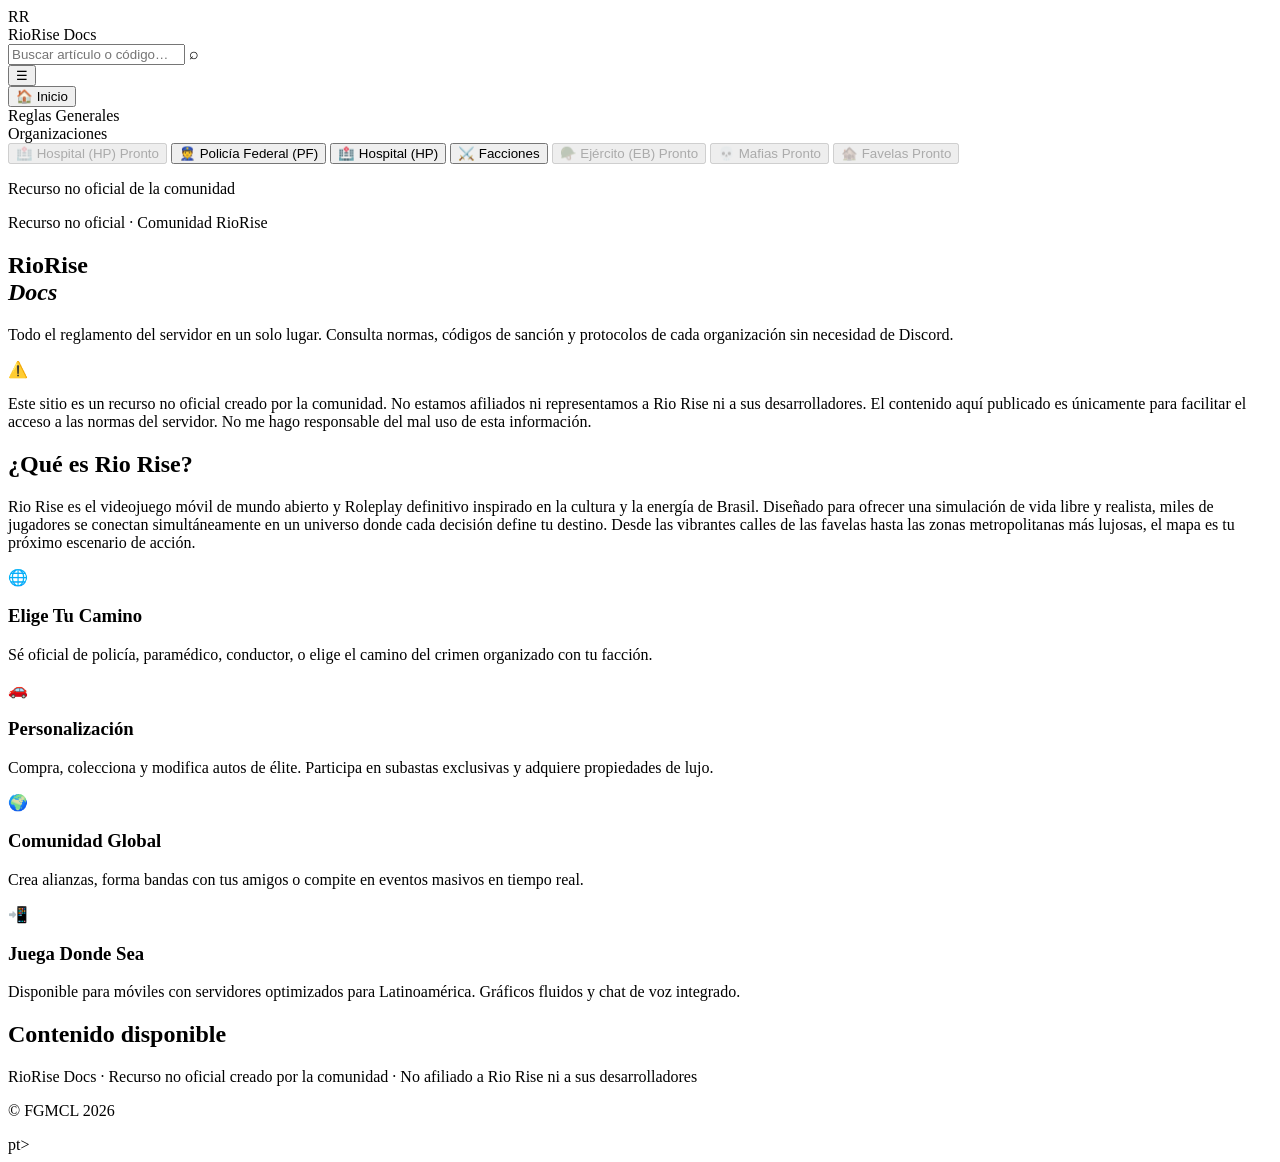
==== index.html @ c6d6cd56 "Create index.html" ====
<!DOCTYPE html>
<html lang="es">
<head>
  <meta charset="UTF-8" />
  <meta name="viewport" content="width=device-width, initial-scale=1.0" />
  <title>RioRise Docs</title>
  <link rel="preconnect" href="https://fonts.googleapis.com" />
  <link href="https://fonts.googleapis.com/css2?family=Syne:wght@400;600;700;800&family=DM+Sans:wght@300;400;500&display=swap" rel="stylesheet" />
  <link rel="stylesheet" href="styles.css" />
</head>
<body>

  <!-- HEADER -->
  <header class="header">
    <div class="header-inner">
      <div class="logo">
        <span class="logo-mark">RR</span>
        <div class="logo-text">
          <span class="logo-title">RioRise</span>
          <span class="logo-sub">Docs</span>
        </div>
      </div>
      <div class="header-right">
        <div class="search-wrap">
          <input type="text" id="searchInput" placeholder="Buscar artículo o código…" autocomplete="off" />
          <span class="search-icon">⌕</span>
          <div id="searchResults" class="search-dropdown hidden"></div>
        </div>
        <button class="menu-toggle" id="menuToggle" aria-label="Menú">☰</button>
      </div>
    </div>
  </header>

  <div class="layout">

    <!-- SIDEBAR -->
    <aside class="sidebar" id="sidebar">
      <nav class="nav">
        <button class="nav-item active" data-section="home">
          <span class="nav-icon">🏠</span> Inicio
        </button>
        <div class="nav-divider">Reglas Generales</div>
        <div id="navSections"></div>
        <div class="nav-divider">Organizaciones</div>
        <button class="nav-item coming-soon" disabled>
          <span class="nav-icon">🏥</span> Hospital (HP)
          <span class="badge">Pronto</span>
        </button>
        <button class="nav-item" data-section="org-pf">
          <span class="nav-icon">👮</span> Policía Federal (PF)
        </button>
        <button class="nav-item" data-section="hospital">
          <span class="nav-icon">🏥</span> Hospital (HP)
        </button>
        <button class="nav-item" data-section="facciones">
          <span class="nav-icon">⚔️</span> Facciones
        </button>
        <button class="nav-item coming-soon" disabled>
          <span class="nav-icon">🪖</span> Ejército (EB)
          <span class="badge">Pronto</span>
        </button>
        <button class="nav-item coming-soon" disabled>
          <span class="nav-icon">💀</span> Mafias
          <span class="badge">Pronto</span>
        </button>
        <button class="nav-item coming-soon" disabled>
          <span class="nav-icon">🏚️</span> Favelas
          <span class="badge">Pronto</span>
        </button>
      </nav>
      <div class="sidebar-footer">
        <p>Recurso no oficial de la comunidad</p>
      </div>
    </aside>

    <!-- MAIN -->
    <main class="main" id="mainContent">

      <!-- HOME -->
      <section class="page active" id="page-home">
        <div class="hero">
          <div class="hero-label">Recurso no oficial · Comunidad RioRise</div>
          <h1 class="hero-title">RioRise<br/><em>Docs</em></h1>
          <p class="hero-desc">Todo el reglamento del servidor en un solo lugar. Consulta normas, códigos de sanción y protocolos de cada organización sin necesidad de Discord.</p>
          <div class="disclaimer-box">
            <span class="disclaimer-icon">⚠️</span>
            <p>Este sitio es un recurso no oficial creado por la comunidad. No estamos afiliados ni representamos a Rio Rise ni a sus desarrolladores. El contenido aquí publicado es únicamente para facilitar el acceso a las normas del servidor. No me hago responsable del mal uso de esta información.</p>
          </div>
        </div>

        <div class="game-section">
          <h2 class="section-heading">¿Qué es Rio Rise?</h2>
          <p class="game-desc">Rio Rise es el videojuego móvil de mundo abierto y Roleplay definitivo inspirado en la cultura y la energía de Brasil. Diseñado para ofrecer una simulación de vida libre y realista, miles de jugadores se conectan simultáneamente en un universo donde cada decisión define tu destino. Desde las vibrantes calles de las favelas hasta las zonas metropolitanas más lujosas, el mapa es tu próximo escenario de acción.</p>
          <div class="features-grid">
            <div class="feature-card">
              <div class="feature-icon">🌐</div>
              <h3>Elige Tu Camino</h3>
              <p>Sé oficial de policía, paramédico, conductor, o elige el camino del crimen organizado con tu facción.</p>
            </div>
            <div class="feature-card">
              <div class="feature-icon">🚗</div>
              <h3>Personalización</h3>
              <p>Compra, colecciona y modifica autos de élite. Participa en subastas exclusivas y adquiere propiedades de lujo.</p>
            </div>
            <div class="feature-card">
              <div class="feature-icon">🌍</div>
              <h3>Comunidad Global</h3>
              <p>Crea alianzas, forma bandas con tus amigos o compite en eventos masivos en tiempo real.</p>
            </div>
            <div class="feature-card">
              <div class="feature-icon">📲</div>
              <h3>Juega Donde Sea</h3>
              <p>Disponible para móviles con servidores optimizados para Latinoamérica. Gráficos fluidos y chat de voz integrado.</p>
            </div>
          </div>
        </div>

        <div class="sections-overview">
          <h2 class="section-heading">Contenido disponible</h2>
          <div class="overview-grid" id="overviewGrid"></div>
        </div>
      </section>

      <!-- SECTION PAGES (generadas por JS) -->
      <div id="dynamicPages"></div>

    </main>
  </div>

  <!-- FOOTER -->
  <footer class="footer">
    <p>RioRise Docs · Recurso no oficial creado por la comunidad · No afiliado a Rio Rise ni a sus desarrolladores</p>
    <p class="footer-copy">© FGMCL 2026</p>
  </footer>

  <script src="data.js"></script>
  <script src="script.js"></script>
</body>
</html>
pt>
</body>
</html>
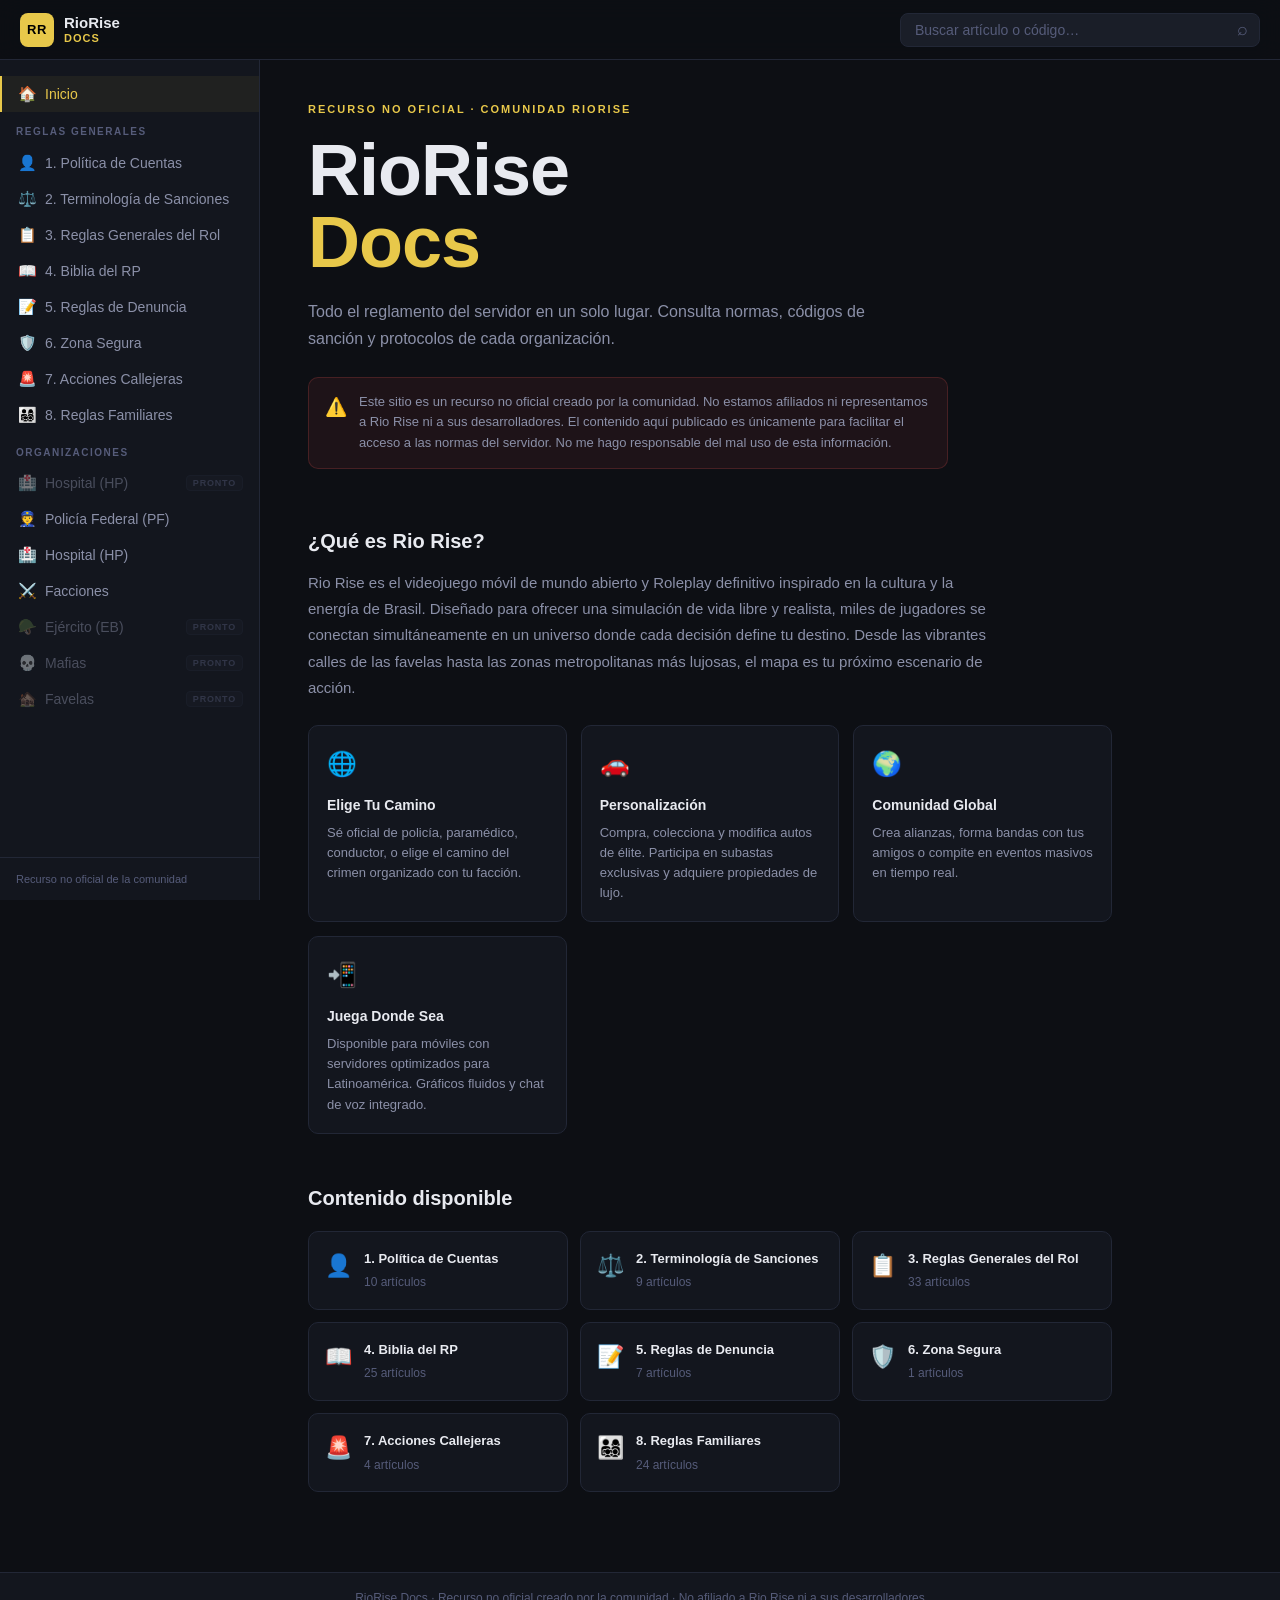
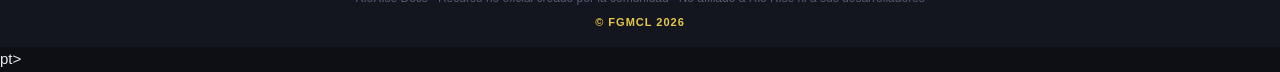
==== commit f54f8a89: "Update index.html" ====
--- a/index.html
+++ b/index.html
@@ -81,7 +81,7 @@
         <div class="hero">
           <div class="hero-label">Recurso no oficial · Comunidad RioRise</div>
           <h1 class="hero-title">RioRise<br/><em>Docs</em></h1>
-          <p class="hero-desc">Todo el reglamento del servidor en un solo lugar. Consulta normas, códigos de sanción y protocolos de cada organización sin necesidad de Discord.</p>
+          <p class="hero-desc">Todo el reglamento del servidor en un solo lugar. Consulta normas, códigos de sanción y protocolos de cada organización.</p>
           <div class="disclaimer-box">
             <span class="disclaimer-icon">⚠️</span>
             <p>Este sitio es un recurso no oficial creado por la comunidad. No estamos afiliados ni representamos a Rio Rise ni a sus desarrolladores. El contenido aquí publicado es únicamente para facilitar el acceso a las normas del servidor. No me hago responsable del mal uso de esta información.</p>
--- a/styles.css
+++ b/styles.css
@@ -0,0 +1,690 @@
+/* ===========================
+   VARIABLES & RESET
+=========================== */
+:root {
+  --bg: #0d0f14;
+  --bg2: #13161e;
+  --bg3: #1a1e28;
+  --border: #222736;
+  --accent: #e8c84a;
+  --accent2: #f0a030;
+  --text: #e8eaf0;
+  --text2: #8b90a8;
+  --text3: #565c7a;
+  --danger: #e85050;
+  --sidebar-w: 260px;
+  --header-h: 60px;
+  --radius: 10px;
+  --font-head: 'Syne', sans-serif;
+  --font-body: 'DM Sans', sans-serif;
+}
+
+*, *::before, *::after { box-sizing: border-box; margin: 0; padding: 0; }
+
+html { scroll-behavior: smooth; }
+
+body {
+  background: var(--bg);
+  color: var(--text);
+  font-family: var(--font-body);
+  font-size: 15px;
+  line-height: 1.65;
+  min-height: 100vh;
+}
+
+/* ===========================
+   HEADER
+=========================== */
+.header {
+  position: fixed;
+  top: 0; left: 0; right: 0;
+  height: var(--header-h);
+  background: rgba(13,15,20,0.92);
+  backdrop-filter: blur(12px);
+  border-bottom: 1px solid var(--border);
+  z-index: 100;
+}
+
+.header-inner {
+  display: flex;
+  align-items: center;
+  justify-content: space-between;
+  height: 100%;
+  padding: 0 20px;
+  gap: 16px;
+}
+
+.logo {
+  display: flex;
+  align-items: center;
+  gap: 10px;
+  flex-shrink: 0;
+  cursor: pointer;
+}
+
+.logo-mark {
+  width: 34px; height: 34px;
+  background: var(--accent);
+  color: #000;
+  font-family: var(--font-head);
+  font-weight: 800;
+  font-size: 13px;
+  border-radius: 8px;
+  display: flex;
+  align-items: center;
+  justify-content: center;
+  letter-spacing: 0.5px;
+}
+
+.logo-text {
+  display: flex;
+  flex-direction: column;
+  line-height: 1.1;
+}
+
+.logo-title {
+  font-family: var(--font-head);
+  font-weight: 700;
+  font-size: 15px;
+  color: var(--text);
+}
+
+.logo-sub {
+  font-size: 11px;
+  color: var(--accent);
+  font-weight: 600;
+  letter-spacing: 1px;
+  text-transform: uppercase;
+}
+
+.header-right {
+  display: flex;
+  align-items: center;
+  gap: 12px;
+  flex: 1;
+  justify-content: flex-end;
+}
+
+/* SEARCH */
+.search-wrap {
+  position: relative;
+  max-width: 360px;
+  width: 100%;
+}
+
+.search-wrap input {
+  width: 100%;
+  background: var(--bg3);
+  border: 1px solid var(--border);
+  border-radius: 8px;
+  padding: 8px 36px 8px 14px;
+  color: var(--text);
+  font-family: var(--font-body);
+  font-size: 14px;
+  outline: none;
+  transition: border-color 0.2s;
+}
+
+.search-wrap input:focus {
+  border-color: var(--accent);
+}
+
+.search-wrap input::placeholder { color: var(--text3); }
+
+.search-icon {
+  position: absolute;
+  right: 12px; top: 50%;
+  transform: translateY(-50%);
+  color: var(--text3);
+  font-size: 18px;
+  pointer-events: none;
+}
+
+.search-dropdown {
+  position: absolute;
+  top: calc(100% + 6px);
+  left: 0; right: 0;
+  background: var(--bg2);
+  border: 1px solid var(--border);
+  border-radius: var(--radius);
+  max-height: 320px;
+  overflow-y: auto;
+  z-index: 200;
+  box-shadow: 0 8px 24px rgba(0,0,0,0.4);
+}
+
+.search-dropdown.hidden { display: none; }
+
+.search-result-item {
+  padding: 10px 14px;
+  cursor: pointer;
+  border-bottom: 1px solid var(--border);
+  transition: background 0.15s;
+}
+
+.search-result-item:last-child { border-bottom: none; }
+.search-result-item:hover { background: var(--bg3); }
+
+.sri-code {
+  font-size: 11px;
+  color: var(--accent);
+  font-weight: 700;
+  margin-bottom: 2px;
+  font-family: var(--font-head);
+}
+
+.sri-title {
+  font-size: 13px;
+  color: var(--text);
+}
+
+.sri-section {
+  font-size: 11px;
+  color: var(--text3);
+  margin-top: 2px;
+}
+
+.menu-toggle {
+  display: none;
+  background: var(--bg3);
+  border: 1px solid var(--border);
+  color: var(--text);
+  padding: 6px 10px;
+  border-radius: 8px;
+  font-size: 18px;
+  cursor: pointer;
+}
+
+/* ===========================
+   LAYOUT
+=========================== */
+.layout {
+  display: flex;
+  margin-top: var(--header-h);
+  min-height: calc(100vh - var(--header-h));
+}
+
+/* ===========================
+   SIDEBAR
+=========================== */
+.sidebar {
+  width: var(--sidebar-w);
+  flex-shrink: 0;
+  background: var(--bg2);
+  border-right: 1px solid var(--border);
+  position: sticky;
+  top: var(--header-h);
+  height: calc(100vh - var(--header-h));
+  overflow-y: auto;
+  display: flex;
+  flex-direction: column;
+}
+
+.sidebar::-webkit-scrollbar { width: 4px; }
+.sidebar::-webkit-scrollbar-thumb { background: var(--border); border-radius: 2px; }
+
+.nav {
+  padding: 16px 0;
+  flex: 1;
+}
+
+.nav-divider {
+  padding: 12px 16px 4px;
+  font-size: 10px;
+  font-weight: 700;
+  letter-spacing: 1.5px;
+  text-transform: uppercase;
+  color: var(--text3);
+  font-family: var(--font-head);
+}
+
+.nav-item {
+  display: flex;
+  align-items: center;
+  gap: 8px;
+  width: 100%;
+  padding: 9px 16px;
+  background: none;
+  border: none;
+  color: var(--text2);
+  font-family: var(--font-body);
+  font-size: 14px;
+  cursor: pointer;
+  text-align: left;
+  border-left: 2px solid transparent;
+  transition: all 0.15s;
+}
+
+.nav-item:hover:not(:disabled) {
+  color: var(--text);
+  background: rgba(255,255,255,0.04);
+}
+
+.nav-item.active {
+  color: var(--accent);
+  border-left-color: var(--accent);
+  background: rgba(232,200,74,0.06);
+}
+
+.nav-icon { font-size: 15px; flex-shrink: 0; }
+
+.nav-item.coming-soon {
+  opacity: 0.45;
+  cursor: not-allowed;
+}
+
+.badge {
+  margin-left: auto;
+  font-size: 9px;
+  font-weight: 700;
+  letter-spacing: 0.8px;
+  text-transform: uppercase;
+  background: var(--bg3);
+  border: 1px solid var(--border);
+  color: var(--text3);
+  padding: 2px 6px;
+  border-radius: 4px;
+}
+
+.sidebar-footer {
+  padding: 12px 16px;
+  border-top: 1px solid var(--border);
+  font-size: 11px;
+  color: var(--text3);
+}
+
+/* ===========================
+   MAIN
+=========================== */
+.main {
+  flex: 1;
+  min-width: 0;
+  padding: 40px 48px;
+  max-width: 900px;
+}
+
+.page { display: none; }
+.page.active { display: block; }
+
+/* ===========================
+   HERO
+=========================== */
+.hero {
+  margin-bottom: 56px;
+}
+
+.hero-label {
+  font-size: 11px;
+  font-weight: 600;
+  letter-spacing: 2px;
+  text-transform: uppercase;
+  color: var(--accent);
+  margin-bottom: 16px;
+}
+
+.hero-title {
+  font-family: var(--font-head);
+  font-size: clamp(42px, 6vw, 72px);
+  font-weight: 800;
+  line-height: 1;
+  color: var(--text);
+  margin-bottom: 20px;
+  letter-spacing: -1px;
+}
+
+.hero-title em {
+  font-style: normal;
+  color: var(--accent);
+}
+
+.hero-desc {
+  font-size: 16px;
+  color: var(--text2);
+  max-width: 560px;
+  line-height: 1.7;
+  margin-bottom: 24px;
+}
+
+.disclaimer-box {
+  display: flex;
+  gap: 12px;
+  background: rgba(232,80,80,0.08);
+  border: 1px solid rgba(232,80,80,0.2);
+  border-radius: var(--radius);
+  padding: 14px 16px;
+  max-width: 640px;
+}
+
+.disclaimer-icon { font-size: 18px; flex-shrink: 0; margin-top: 1px; }
+
+.disclaimer-box p {
+  font-size: 13px;
+  color: var(--text2);
+  line-height: 1.6;
+}
+
+/* GAME SECTION */
+.game-section {
+  margin-bottom: 48px;
+}
+
+.section-heading {
+  font-family: var(--font-head);
+  font-size: 20px;
+  font-weight: 700;
+  color: var(--text);
+  margin-bottom: 12px;
+}
+
+.game-desc {
+  color: var(--text2);
+  max-width: 680px;
+  line-height: 1.75;
+  margin-bottom: 24px;
+}
+
+.features-grid {
+  display: grid;
+  grid-template-columns: repeat(auto-fill, minmax(200px, 1fr));
+  gap: 14px;
+}
+
+.feature-card {
+  background: var(--bg2);
+  border: 1px solid var(--border);
+  border-radius: var(--radius);
+  padding: 18px;
+  transition: border-color 0.2s, transform 0.2s;
+}
+
+.feature-card:hover {
+  border-color: rgba(232,200,74,0.3);
+  transform: translateY(-2px);
+}
+
+.feature-icon { font-size: 24px; margin-bottom: 10px; }
+
+.feature-card h3 {
+  font-family: var(--font-head);
+  font-size: 14px;
+  font-weight: 700;
+  color: var(--text);
+  margin-bottom: 6px;
+}
+
+.feature-card p {
+  font-size: 13px;
+  color: var(--text2);
+  line-height: 1.55;
+}
+
+/* OVERVIEW */
+.sections-overview { margin-bottom: 40px; }
+
+.overview-grid {
+  display: grid;
+  grid-template-columns: repeat(auto-fill, minmax(220px, 1fr));
+  gap: 12px;
+  margin-top: 16px;
+}
+
+.overview-card {
+  background: var(--bg2);
+  border: 1px solid var(--border);
+  border-radius: var(--radius);
+  padding: 16px;
+  cursor: pointer;
+  transition: all 0.2s;
+  display: flex;
+  align-items: flex-start;
+  gap: 12px;
+}
+
+.overview-card:hover {
+  border-color: rgba(232,200,74,0.35);
+  background: var(--bg3);
+}
+
+.ov-icon { font-size: 22px; flex-shrink: 0; }
+
+.ov-info h4 {
+  font-family: var(--font-head);
+  font-size: 13px;
+  font-weight: 700;
+  color: var(--text);
+  margin-bottom: 4px;
+}
+
+.ov-info p {
+  font-size: 12px;
+  color: var(--text3);
+}
+
+/* ===========================
+   SECTION PAGE
+=========================== */
+.section-page-header {
+  margin-bottom: 32px;
+  padding-bottom: 20px;
+  border-bottom: 1px solid var(--border);
+}
+
+.section-page-icon {
+  font-size: 32px;
+  margin-bottom: 10px;
+}
+
+.section-page-title {
+  font-family: var(--font-head);
+  font-size: clamp(26px, 4vw, 38px);
+  font-weight: 800;
+  color: var(--text);
+  margin-bottom: 8px;
+  letter-spacing: -0.5px;
+}
+
+.section-page-desc {
+  color: var(--text2);
+  font-size: 15px;
+  max-width: 580px;
+  line-height: 1.65;
+}
+
+.articles-list {
+  display: flex;
+  flex-direction: column;
+  gap: 12px;
+}
+
+/* ARTICLE CARD */
+.article-card {
+  background: var(--bg2);
+  border: 1px solid var(--border);
+  border-radius: var(--radius);
+  overflow: hidden;
+  transition: border-color 0.2s;
+}
+
+.article-card:hover {
+  border-color: rgba(232,200,74,0.2);
+}
+
+.article-header {
+  display: flex;
+  align-items: center;
+  gap: 12px;
+  padding: 14px 18px;
+  cursor: pointer;
+  user-select: none;
+}
+
+.article-code {
+  font-family: var(--font-head);
+  font-size: 11px;
+  font-weight: 800;
+  color: var(--accent);
+  background: rgba(232,200,74,0.1);
+  border: 1px solid rgba(232,200,74,0.2);
+  padding: 3px 8px;
+  border-radius: 5px;
+  flex-shrink: 0;
+  letter-spacing: 0.5px;
+}
+
+.article-title {
+  font-family: var(--font-head);
+  font-size: 14px;
+  font-weight: 600;
+  color: var(--text);
+  flex: 1;
+}
+
+.article-chevron {
+  color: var(--text3);
+  font-size: 12px;
+  transition: transform 0.2s;
+  flex-shrink: 0;
+}
+
+.article-card.open .article-chevron {
+  transform: rotate(90deg);
+}
+
+.article-body {
+  display: none;
+  padding: 0 18px 18px;
+  border-top: 1px solid var(--border);
+}
+
+.article-card.open .article-body {
+  display: block;
+}
+
+.article-content {
+  color: var(--text2);
+  font-size: 14px;
+  line-height: 1.7;
+  padding-top: 14px;
+  white-space: pre-line;
+}
+
+.sanction-tag {
+  display: inline-flex;
+  align-items: center;
+  gap: 6px;
+  margin-top: 14px;
+  background: rgba(232,80,80,0.1);
+  border: 1px solid rgba(232,80,80,0.25);
+  color: #f08080;
+  font-size: 12px;
+  font-weight: 600;
+  padding: 5px 10px;
+  border-radius: 6px;
+}
+
+.sanction-label {
+  font-size: 10px;
+  font-weight: 700;
+  text-transform: uppercase;
+  letter-spacing: 0.8px;
+  color: var(--danger);
+}
+
+/* ===========================
+   FOOTER
+=========================== */
+.footer {
+  border-top: 1px solid var(--border);
+  padding: 16px 48px;
+  text-align: center;
+  font-size: 12px;
+  color: var(--text3);
+  background: var(--bg2);
+}
+
+/* ===========================
+   SCROLLBAR
+=========================== */
+::-webkit-scrollbar { width: 6px; }
+::-webkit-scrollbar-track { background: var(--bg); }
+::-webkit-scrollbar-thumb { background: var(--border); border-radius: 3px; }
+::-webkit-scrollbar-thumb:hover { background: var(--text3); }
+
+/* ===========================
+   RESPONSIVE
+=========================== */
+@media (max-width: 768px) {
+  .sidebar {
+    position: fixed;
+    left: -100%;
+    top: var(--header-h);
+    height: calc(100vh - var(--header-h));
+    z-index: 90;
+    width: 260px;
+    transition: left 0.25s ease;
+  }
+
+  .sidebar.open { left: 0; }
+
+  .menu-toggle { display: flex; }
+
+  .main {
+    padding: 24px 20px;
+  }
+
+  .footer { padding: 14px 20px; }
+
+  .search-wrap { max-width: 200px; }
+}
+
+@media (max-width: 480px) {
+  .features-grid,
+  .overview-grid {
+    grid-template-columns: 1fr;
+  }
+
+  .search-wrap { max-width: 150px; }
+}
+
+/* ===========================
+   ORG SUBSECTIONS
+=========================== */
+.org-subtitle {
+  font-family: var(--font-head);
+  font-size: 13px;
+  font-weight: 700;
+  letter-spacing: 1px;
+  text-transform: uppercase;
+  color: var(--text3);
+  margin: 28px 0 10px;
+  padding-bottom: 6px;
+  border-bottom: 1px solid var(--border);
+}
+
+.footer-copy {
+  margin-top: 4px;
+  font-size: 11px;
+  color: var(--accent);
+  font-family: var(--font-head);
+  font-weight: 700;
+  letter-spacing: 1px;
+}
+
+.org-accent-bar {
+  height: 3px;
+  border-radius: 2px;
+  margin-bottom: 24px;
+  background: linear-gradient(90deg, var(--org-color, var(--accent)), transparent);
+}
+
+/* ===========================
+   ANIMATIONS
+=========================== */
+@keyframes fadeUp {
+  from { opacity: 0; transform: translateY(16px); }
+  to { opacity: 1; transform: translateY(0); }
+}
+
+.page.active {
+  animation: fadeUp 0.3s ease both;
+}
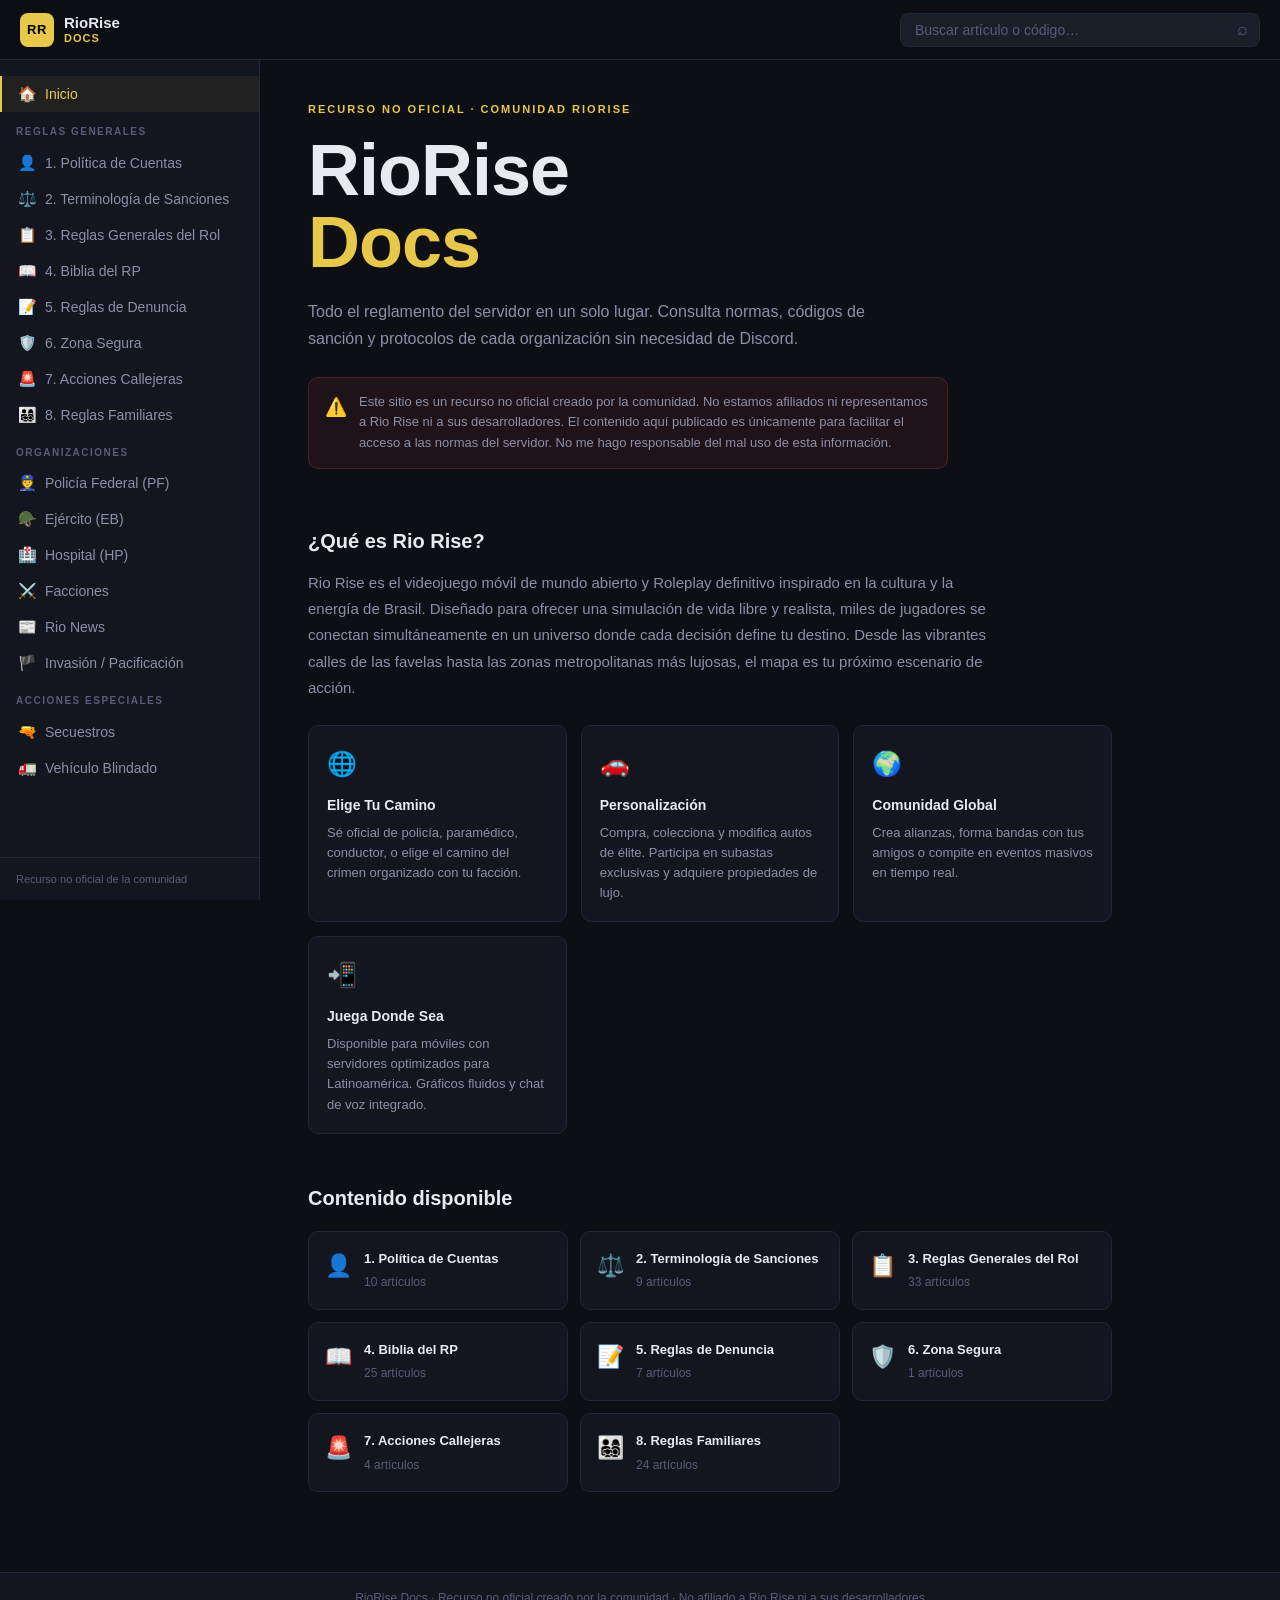
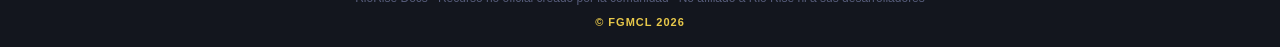
==== commit fdf0d3f0: "Add files via upload" ====
--- a/index.html
+++ b/index.html
@@ -42,12 +42,11 @@
         <div class="nav-divider">Reglas Generales</div>
         <div id="navSections"></div>
         <div class="nav-divider">Organizaciones</div>
-        <button class="nav-item coming-soon" disabled>
-          <span class="nav-icon">🏥</span> Hospital (HP)
-          <span class="badge">Pronto</span>
-        </button>
         <button class="nav-item" data-section="org-pf">
           <span class="nav-icon">👮</span> Policía Federal (PF)
+        </button>
+        <button class="nav-item" data-section="ejercito">
+          <span class="nav-icon">🪖</span> Ejército (EB)
         </button>
         <button class="nav-item" data-section="hospital">
           <span class="nav-icon">🏥</span> Hospital (HP)
@@ -55,17 +54,18 @@
         <button class="nav-item" data-section="facciones">
           <span class="nav-icon">⚔️</span> Facciones
         </button>
-        <button class="nav-item coming-soon" disabled>
-          <span class="nav-icon">🪖</span> Ejército (EB)
-          <span class="badge">Pronto</span>
+        <button class="nav-item" data-section="rio-news">
+          <span class="nav-icon">📰</span> Rio News
         </button>
-        <button class="nav-item coming-soon" disabled>
-          <span class="nav-icon">💀</span> Mafias
-          <span class="badge">Pronto</span>
+        <button class="nav-item" data-section="invasion-pacificacion">
+          <span class="nav-icon">🏴</span> Invasión / Pacificación
         </button>
-        <button class="nav-item coming-soon" disabled>
-          <span class="nav-icon">🏚️</span> Favelas
-          <span class="badge">Pronto</span>
+        <div class="nav-divider">Acciones Especiales</div>
+        <button class="nav-item" data-section="secuestro">
+          <span class="nav-icon">🔫</span> Secuestros
+        </button>
+        <button class="nav-item" data-section="blindado">
+          <span class="nav-icon">🚛</span> Vehículo Blindado
         </button>
       </nav>
       <div class="sidebar-footer">
@@ -81,7 +81,7 @@
         <div class="hero">
           <div class="hero-label">Recurso no oficial · Comunidad RioRise</div>
           <h1 class="hero-title">RioRise<br/><em>Docs</em></h1>
-          <p class="hero-desc">Todo el reglamento del servidor en un solo lugar. Consulta normas, códigos de sanción y protocolos de cada organización.</p>
+          <p class="hero-desc">Todo el reglamento del servidor en un solo lugar. Consulta normas, códigos de sanción y protocolos de cada organización sin necesidad de Discord.</p>
           <div class="disclaimer-box">
             <span class="disclaimer-icon">⚠️</span>
             <p>Este sitio es un recurso no oficial creado por la comunidad. No estamos afiliados ni representamos a Rio Rise ni a sus desarrolladores. El contenido aquí publicado es únicamente para facilitar el acceso a las normas del servidor. No me hago responsable del mal uso de esta información.</p>
@@ -137,6 +137,3 @@
   <script src="script.js"></script>
 </body>
 </html>
-pt>
-</body>
-</html>
